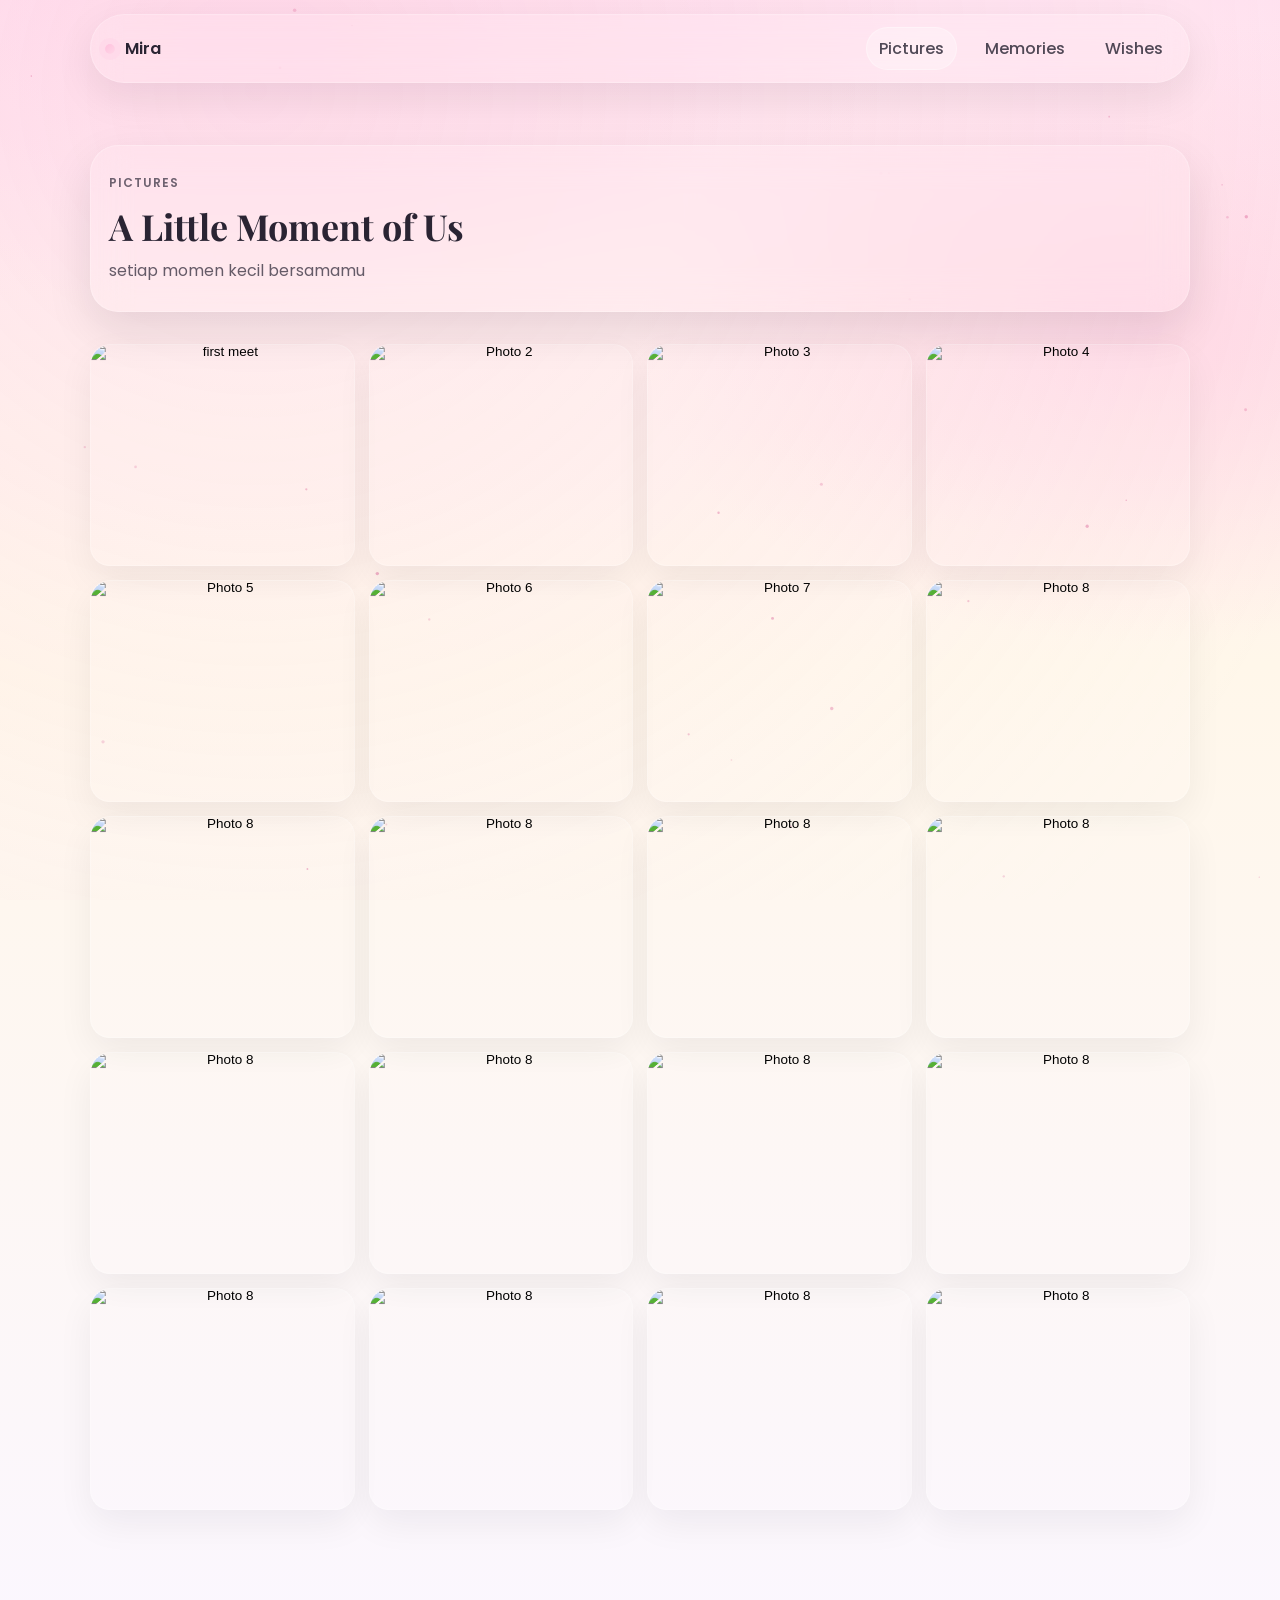
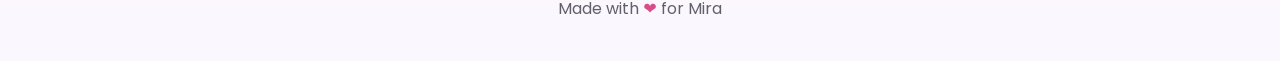
==== surprise/gallery.html @ db41d5a7 "Add files via upload" ====
<!doctype html>
<html lang="id">
<head>
  <meta charset="UTF-8" />
  <meta name="viewport" content="width=device-width, initial-scale=1.0" />
  <title>Pictures - Mira</title>

  <link rel="preconnect" href="https://fonts.googleapis.com" />
  <link rel="preconnect" href="https://fonts.gstatic.com" crossorigin />
  <link href="https://fonts.googleapis.com/css2?family=Playfair+Display:wght@500;600&family=Poppins:wght@300;400;500;600&display=swap" rel="stylesheet" />

  <link rel="stylesheet" href="style.css" />

    <link rel="icon" href="WhatsApp Image 2026-07-02 at 20.39.58.jpeg" type="image/x-icon">
</head>
<body>
  <div id="loading" aria-label="Loading">
    <div class="loader-card">
      <div class="loader-bloom" aria-hidden="true"></div>
      <div class="loader-text">Loading pictures…</div>
    </div>
  </div>

  <canvas id="bgParticles" aria-hidden="true"></canvas>
  <div id="floatingHearts" aria-hidden="true"></div>

  <header class="navbar">
    <div class="nav-inner">
      <a class="brand" href="index.html" aria-label="Home">
        <span class="brand-dot" aria-hidden="true"></span>
        <span>Mira</span>
      </a>

      <nav class="nav-links" aria-label="Main navigation">
        <a class="active" href="gallery.html">Pictures</a>
        <a href="memories.html">Memories</a>
        <a href="wishes.html">Wishes</a>
      </nav>
    </div>
  </header>

  <main class="page">
    <section class="page-head">
      <div class="page-glass">
        <div class="page-kicker">Pictures</div>
        <h2 class="page-title">A Little Moment of Us</h2>
        <p class="page-subtitle">setiap momen kecil bersamamu</p>
      </div>
    </section>

    <section class="gallery" aria-label="Photo gallery">
      <div class="gallery-grid">
        <!-- Foto placeholder (mudah diganti) -->
        <button class="photo" type="button" data-full="WhatsApp Image 2026-07-02 at 01.06.53.jpeg" aria-label="Open photo 1">
          <img src="WhatsApp Image 2026-07-02 at 01.06.53.jpeg" alt="first meet" loading="lazy" />
        </button>
        <button class="photo" type="button" data-full="WhatsApp Image 2026-07-02 at 01.06.54 (1).jpeg" aria-label="Open photo 2">
          <img src="WhatsApp Image 2026-07-02 at 01.06.54 (1).jpeg" alt="Photo 2" loading="lazy" />
        </button>
        <button class="photo" type="button" data-full="WhatsApp Image 2026-07-02 at 01.06.54.jpeg" aria-label="Open photo 3">
          <img src="WhatsApp Image 2026-07-02 at 01.06.54.jpeg" alt="Photo 3" loading="lazy" />
        </button>
        <button class="photo" type="button" data-full="WhatsApp Image 2026-07-02 at 01.06.55.jpeg" aria-label="Open photo 4">
          <img src="WhatsApp Image 2026-07-02 at 01.06.55.jpeg" alt="Photo 4" loading="lazy" />
        </button>
        <button class="photo" type="button" data-full="WhatsApp Image 2026-07-02 at 01.06.56 (1).jpeg" aria-label="Open photo 5">
          <img src="WhatsApp Image 2026-07-02 at 01.06.56 (1).jpeg" alt="Photo 5" loading="lazy" />
        </button>
        <button class="photo" type="button" data-full="WhatsApp Image 2026-07-02 at 01.06.56.jpeg" aria-label="Open photo 6">
          <img src="WhatsApp Image 2026-07-02 at 01.06.56.jpeg" alt="Photo 6" loading="lazy" />
        </button>
        <button class="photo" type="button" data-full="WhatsApp Image 2026-07-02 at 01.06.57.jpeg" aria-label="Open photo 7">
          <img src="WhatsApp Image 2026-07-02 at 01.06.57.jpeg" alt="Photo 7" loading="lazy" />
        </button>
        <button class="photo" type="button" data-full="WhatsApp Image 2026-07-02 at 01.06.58.jpeg" aria-label="Open photo 8">
          <img src="WhatsApp Image 2026-07-02 at 01.06.58.jpeg" alt="Photo 8" loading="lazy" />
        </button>
        <button class="photo" type="button" data-full="WhatsApp Image 2026-07-02 at 01.06.59.jpeg" aria-label="Open photo 8">
          <img src="WhatsApp Image 2026-07-02 at 01.06.59.jpeg" alt="Photo 8" loading="lazy" />
        </button>
        <button class="photo" type="button" data-full="WhatsApp Image 2026-07-02 at 01.07.00.jpeg" aria-label="Open photo 8">
          <img src="WhatsApp Image 2026-07-02 at 01.07.00.jpeg" alt="Photo 8" loading="lazy" />
        </button>
        <button class="photo" type="button" data-full="WhatsApp Image 2026-07-02 at 01.07.01.jpeg" aria-label="Open photo 8">
          <img src="WhatsApp Image 2026-07-02 at 01.07.01.jpeg" alt="Photo 8" loading="lazy" />
        </button>
        <button class="photo" type="button" data-full="WhatsApp Image 2026-07-02 at 01.07.01 (1).jpeg" aria-label="Open photo 8">
          <img src="WhatsApp Image 2026-07-02 at 01.07.01 (1).jpeg" alt="Photo 8" loading="lazy" />
        </button>
        <button class="photo" type="button" data-full="WhatsApp Image 2026-07-02 at 01.07.02.jpeg" aria-label="Open photo 8">
          <img src="WhatsApp Image 2026-07-02 at 01.07.02.jpeg" alt="Photo 8" loading="lazy" />
        </button>
        <button class="photo" type="button" data-full="WhatsApp Image 2026-07-02 at 01.07.03 (1).jpeg" aria-label="Open photo 8">
          <img src="WhatsApp Image 2026-07-02 at 01.07.03 (1).jpeg" alt="Photo 8" loading="lazy" />
        </button>
        <button class="photo" type="button" data-full="WhatsApp Image 2026-07-02 at 01.07.03.jpeg" aria-label="Open photo 8">
          <img src="WhatsApp Image 2026-07-02 at 01.07.03.jpeg" alt="Photo 8" loading="lazy" />
        </button>
        <button class="photo" type="button" data-full="WhatsApp Image 2026-07-02 at 01.07.04.jpeg" aria-label="Open photo 8">
          <img src="WhatsApp Image 2026-07-02 at 01.07.04.jpeg" alt="Photo 8" loading="lazy" />
        </button>
        <button class="photo" type="button" data-full="WhatsApp Image 2026-07-02 at 01.07.05.jpeg" aria-label="Open photo 8">
          <img src="WhatsApp Image 2026-07-02 at 01.07.05.jpeg" alt="Photo 8" loading="lazy" />
        </button>
        <button class="photo" type="button" data-full="WhatsApp Image 2026-07-02 at 01.07.06.jpeg" aria-label="Open photo 8">
          <img src="WhatsApp Image 2026-07-02 at 01.07.06.jpeg" alt="Photo 8" loading="lazy" />
        </button>
        <button class="photo" type="button" data-full="WhatsApp Image 2026-07-02 at 01.07.07.jpeg" aria-label="Open photo 8">
          <img src="WhatsApp Image 2026-07-02 at 01.07.07.jpeg" alt="Photo 8" loading="lazy" />
        </button>
        <button class="photo" type="button" data-full="WhatsApp Image 2026-07-02 at 01.07.09.jpeg" aria-label="Open photo 8">
          <img src="WhatsApp Image 2026-07-02 at 01.07.09.jpeg" alt="Photo 8" loading="lazy" />
        </button>
      </div>
    </section>

    <button id="backToTop" class="back-to-top" type="button" aria-label="Back to top">↑</button>
  </main>

  <footer class="footer">
    <div class="footer-inner">Made with <span class="heart">❤</span> for Mira</div>
  </footer>

  <!-- Fullscreen modal -->
  <div id="imageModal" class="img-modal" role="dialog" aria-modal="true" aria-label="Fullscreen image">
    <div class="img-modal-backdrop" data-close-modal></div>
    <div class="img-modal-content" role="document">
      <button class="icon-btn" data-close-modal aria-label="Close image">✕</button>
      <img id="modalImg" alt="Fullscreen" />
    </div>
  </div>

  <script src="script.js"></script>
</body>
</html>
---- surprise/style.css ----
/*
  Style sheet for: Surprise Birthday Mira
  Mudah diubah:
  - Warna di :root
  - Nama Mira terdapat di HTML
  - Foto ada di assets/images/photo*.jpg
  - Musik ada di assets/music/song.mp3
*/

:root{
  /* Colors (pink pastel / cream / off-white / soft gray) */
  --pink-1:#ffd6e7;
  --pink-2:#ffc1dd;
  --cream:#fff7ea;
  --paper:#ffffff;
  --soft-gray:#b8b3c7;
  --ink:#2a2433;

  --glass-bg: rgba(255, 255, 255, 0.14);
  --glass-border: rgba(255, 255, 255, 0.24);
  --glass-shadow: 0 18px 45px rgba(20, 10, 30, 0.10);
  --shadow-soft: 0 10px 25px rgba(32, 20, 50, 0.12);

  --radius-xl: 28px;
  --radius-lg: 18px;
  --radius-md: 14px;

  --container: 1100px;

  --focus: rgba(255, 193, 221, 0.65);
}

*{ box-sizing: border-box; }
html{ scroll-behavior: smooth; }
body{
  margin:0;
  font-family: Poppins, system-ui, -apple-system, Segoe UI, Roboto, Arial, sans-serif;
  color: var(--ink);
  background: radial-gradient(1200px 600px at 20% 0%, rgba(255, 214, 231, 0.75), transparent 55%),
              radial-gradient(1000px 600px at 90% 20%, rgba(255, 193, 221, 0.45), transparent 52%),
              linear-gradient(180deg, #ffe3f0 0%, #fff7ea 40%, #fbf7ff 100%);
  min-height: 100vh;
  overflow-x: hidden;
}

/* Loading Screen */
#loading{
  position: fixed;
  inset: 0;
  display:flex;
  align-items:center;
  justify-content:center;
  background: linear-gradient(180deg, rgba(255,230,242,0.95), rgba(255,247,234,0.95));
  z-index: 9999;
}
.loader-card{
  width: min(420px, 92vw);
  padding: 28px 22px;
  border-radius: 22px;
  background: rgba(255,255,255,0.5);
  backdrop-filter: blur(12px);
  border: 1px solid rgba(255,255,255,0.6);
  box-shadow: var(--shadow-soft);
  display:flex;
  gap: 14px;
  align-items:center;
  justify-content:center;
}
.loader-bloom{
  width: 22px;
  height: 22px;
  border-radius: 50%;
  background: radial-gradient(circle at 30% 30%, #fff 0%, rgba(255,255,255,0) 45%),
              linear-gradient(135deg, var(--pink-2), var(--pink-1));
  position: relative;
  animation: loaderPulse 1.1s ease-in-out infinite;
}
.loader-text{ font-weight: 500; color: rgba(42,36,51,0.85); }
@keyframes loaderPulse{
  0%{ transform: translateY(0) scale(1); filter: saturate(1); }
  50%{ transform: translateY(-4px) scale(1.15); filter: saturate(1.2); }
  100%{ transform: translateY(0) scale(1); }
}

/* Background Decorations */
#bgParticles{
  position: fixed;
  inset: 0;
  width:100%;
  height:100%;
  z-index: 0;
  pointer-events:none;
}
#floatingHearts{
  position: fixed;
  inset:0;
  z-index: 1;
  pointer-events:none;
}
.heart-float{
  position:absolute;
  top: var(--y);
  left: var(--x);
  font-size: 14px;
  opacity: 0;
  transform: translateY(10px) scale(0.95);
  animation: heartFloat 3.8s ease-in-out forwards;
  filter: drop-shadow(0 8px 14px rgba(255, 193, 221, 0.35));
}
@keyframes heartFloat{
  0%{ opacity: 0; transform: translateY(10px) scale(0.9); }
  12%{ opacity: 0.85; }
  80%{ opacity: 0.35; }
  100%{ opacity: 0; transform: translateY(-45px) scale(1.05); }
}

/* Layout */
.navbar{
  position: sticky;
  top:0;
  z-index: 50;
  padding: 14px 16px;
}
.nav-inner{
  max-width: var(--container);
  margin: 0 auto;
  display:flex;
  align-items:center;
  justify-content: space-between;
  gap: 14px;

  padding: 12px 14px;
  border-radius: 999px;
  background: rgba(255,255,255,0.12);
  border: 1px solid rgba(255,255,255,0.22);
  backdrop-filter: blur(14px);
  box-shadow: 0 14px 40px rgba(20, 10, 30, 0.08);
}
.brand{
  display:flex;
  align-items:center;
  gap: 10px;
  text-decoration:none;
  color: var(--ink);
  font-weight: 600;
}
.brand-dot{
  width: 10px;
  height: 10px;
  border-radius: 50%;
  background: linear-gradient(135deg, var(--pink-2), var(--pink-1));
  box-shadow: 0 0 0 6px rgba(255,193,221,0.18);
}
.nav-links{
  display:flex;
  align-items:center;
  gap: 16px;
}
.nav-links a{
  text-decoration:none;
  color: rgba(42,36,51,0.82);
  font-weight: 500;
  padding: 8px 12px;
  border-radius: 999px;
  transition: background 200ms ease, transform 200ms ease, color 200ms ease;
}
.nav-links a:hover{
  background: rgba(255,255,255,0.18);
  transform: translateY(-1px);
  color: rgba(42,36,51,0.98);
}
.nav-links a.active{
  background: rgba(255,255,255,0.28);
  border: 1px solid rgba(255,255,255,0.3);
}

main.page, main{
  position: relative;
  z-index: 5;
}

/* Hero */
.hero{
  min-height: 84vh;
  display:flex;
  align-items:center;
  justify-content:center;
  padding: 72px 18px 40px;
}
.hero-glass{
  width: min(var(--container), 980px);
  border-radius: var(--radius-xl);
  padding: 44px 22px;
  background: linear-gradient(180deg, rgba(255,255,255,0.18), rgba(255,255,255,0.10));
  border: 1px solid rgba(255,255,255,0.24);
  backdrop-filter: blur(18px);
  box-shadow: var(--glass-shadow);
  position: relative;
  overflow:hidden;
}
.hero-glass:before{
  content:"";
  position:absolute;
  inset:-2px;
  background: radial-gradient(900px 240px at 10% 0%, rgba(255,214,231,0.45), transparent 50%),
              radial-gradient(600px 180px at 90% 20%, rgba(255,193,221,0.32), transparent 55%);
  pointer-events:none;
}
.hero-kicker{
  position: relative;
  z-index: 1;
  font-weight: 600;
  letter-spacing: 0.08em;
  text-transform: uppercase;
  font-size: 12px;
  color: rgba(42,36,51,0.7);
}
.hero-title{
  position: relative;
  z-index: 1;
  margin: 14px 0 10px;
  font-family: "Playfair Display", serif;
  font-size: clamp(2.2rem, 4.5vw, 3.6rem);
  line-height: 1.05;
}
.hero-title .name{
  background: linear-gradient(135deg, #d64d8a, #ff8fc2);
  -webkit-background-clip: text;
  background-clip: text;
  color: transparent;
}
.hero-subtitle{
  position: relative;
  z-index: 1;
  max-width: 520px;
  margin: 0 auto;
  text-align:center;
  color: rgba(42,36,51,0.72);
  font-weight: 400;
}
.hero-actions{
  position: relative;
  z-index: 1;
  margin-top: 22px;
  display:flex;
  gap: 12px;
  justify-content:center;
  flex-wrap: wrap;
}

/* Buttons */
.btn{
  border: 1px solid transparent;
  border-radius: 999px;
  padding: 12px 18px;
  font-weight: 600;
  cursor:pointer;
  text-decoration:none;
  display:inline-flex;
  align-items:center;
  justify-content:center;
  transition: transform 200ms ease, box-shadow 200ms ease, background 200ms ease, border-color 200ms ease;
}
.btn:focus{ outline:none; box-shadow: 0 0 0 4px var(--focus); }
.btn-primary{
  background: linear-gradient(135deg, rgba(255,193,221,0.95), rgba(255,214,231,0.95));
  color: rgba(42,36,51,0.98);
  box-shadow: 0 16px 35px rgba(255, 193, 221, 0.28);
}
.btn-primary:hover{
  transform: translateY(-2px);
  box-shadow: 0 20px 45px rgba(255, 193, 221, 0.34);
}
.btn-ghost{
  background: rgba(255,255,255,0.12);
  border-color: rgba(255,255,255,0.26);
  color: rgba(42,36,51,0.86);
}
.btn-ghost:hover{
  transform: translateY(-2px);
  background: rgba(255,255,255,0.18);
}

.hero-hint{
  position: relative;
  z-index: 1;
  margin-top: 28px;
  display:flex;
  flex-direction: column;
  align-items:center;
  gap: 10px;
}
.hint-badge{
  font-size: 12px;
  padding: 8px 14px;
  border-radius: 999px;
  background: rgba(255,255,255,0.12);
  border: 1px solid rgba(255,255,255,0.25);
  color: rgba(42,36,51,0.74);
}
.hint-line{
  width: 1px;
  height: 34px;
  background: linear-gradient(180deg, rgba(255,193,221,0.7), rgba(255,193,221,0));
  animation: hintFloat 1.8s ease-in-out infinite;
}
@keyframes hintFloat{
  0%,100%{ transform: translateY(0); opacity: 0.8; }
  50%{ transform: translateY(8px); opacity: 1; }
}

.hero-floating{ position:absolute; inset:0; pointer-events:none; z-index:0; }
.petal{
  position:absolute;
  width: 14px; height: 14px;
  border-radius: 6px 14px 10px 16px;
  background: rgba(255,255,255,0.22);
  border: 1px solid rgba(255,255,255,0.35);
  backdrop-filter: blur(6px);
  animation: petalFloat 4.2s ease-in-out infinite;
}
.petal.p1{ left: 12%; top: 26%; animation-delay: 0.0s; transform: rotate(25deg); }
.petal.p2{ left: 76%; top: 18%; animation-delay: 0.7s; transform: rotate(-18deg); }
.petal.p3{ left: 42%; top: 62%; animation-delay: 1.1s; transform: rotate(12deg); }
@keyframes petalFloat{
  0%,100%{ transform: translateY(0) rotate(var(--r, 12deg)); opacity: 0.9; }
  50%{ transform: translateY(-18px) rotate(0deg); opacity: 0.65; }
}

/* Page head */
.page{ padding: 28px 18px 42px; }
.page-head{ margin: 20px auto 22px; max-width: var(--container); }
.page-glass{
  border-radius: var(--radius-xl);
  padding: 28px 18px;
  background: rgba(255,255,255,0.12);
  border: 1px solid rgba(255,255,255,0.22);
  backdrop-filter: blur(18px);
  box-shadow: var(--glass-shadow);
}
.page-kicker{ letter-spacing:0.08em; text-transform:uppercase; font-size:12px; color: rgba(42,36,51,0.68); font-weight: 600; }
.page-title{ font-family:"Playfair Display",serif; margin: 10px 0 8px; font-size: clamp(1.7rem, 3vw, 2.25rem); }
.page-subtitle{ margin: 0; color: rgba(42,36,51,0.72); max-width: 720px; }

/* Gallery */
.gallery{ max-width: var(--container); margin: 0 auto; }
.gallery-grid{
  display:grid;
  grid-template-columns: repeat(4, 1fr);
  gap: 14px;
  padding: 10px 0;
}
.photo{
  border: none;
  padding: 0;
  border-radius: 20px;
  background: rgba(255,255,255,0.10);
  border: 1px solid rgba(255,255,255,0.22);
  overflow:hidden;
  cursor: zoom-in;
  box-shadow: 0 14px 36px rgba(20,10,30,0.06);
  transition: transform 220ms ease, box-shadow 220ms ease, background 220ms ease;
}
.photo img{
  width:100%;
  height: 220px;
  object-fit: cover;
  display:block;
  filter: saturate(1.03) contrast(1.02);
  transform: scale(1.01);
  transition: transform 450ms ease;
}
.photo:hover{
  transform: translateY(-4px);
  background: rgba(255,255,255,0.18);
  box-shadow: 0 22px 60px rgba(20,10,30,0.12);
}
.photo:hover img{ transform: scale(1.08); }

/* Image modal */
.img-modal{
  position: fixed;
  inset:0;
  display:none;
  z-index: 1000;
}
.img-modal.open{ display:block; }
.img-modal-backdrop{
  position:absolute;
  inset:0;
  background: rgba(15,10,20,0.62);
  backdrop-filter: blur(10px);
}
.img-modal-content{
  position: absolute;
  inset: 0;
  display:flex;
  align-items:center;
  justify-content:center;
  padding: 18px;
}
.img-modal-content img{
  max-width: 92vw;
  max-height: 86vh;
  border-radius: 24px;
  box-shadow: 0 30px 90px rgba(0,0,0,0.35);
  transform: scale(0.96);
  opacity: 0;
  animation: modalZoom 280ms ease forwards;
}
@keyframes modalZoom{
  to{ transform: scale(1); opacity: 1; }
}
.icon-btn{
  position: absolute;
  top: 16px;
  right: 16px;
  width: 44px;
  height: 44px;
  border-radius: 999px;
  border: 1px solid rgba(255,255,255,0.25);
  background: rgba(255,255,255,0.14);
  color: rgba(255,255,255,0.92);
  cursor:pointer;
  backdrop-filter: blur(12px);
  display:flex;
  align-items:center;
  justify-content:center;
  transition: transform 200ms ease, background 200ms ease;
}
.icon-btn:hover{ transform: translateY(-2px); background: rgba(255,255,255,0.2); }

/* Timeline */
.timeline{ max-width: var(--container); margin: 0 auto; }
.timeline-list{
  list-style:none;
  padding: 10px 0 0;
  margin: 0;
  display:flex;
  flex-direction: column;
  gap: 14px;
}
.tcard{
  border-radius: var(--radius-xl);
  background: rgba(255,255,255,0.12);
  border: 1px solid rgba(255,255,255,0.22);
  backdrop-filter: blur(18px);
  box-shadow: 0 18px 50px rgba(20,10,30,0.07);
  padding: 18px;
  display:flex;
  gap: 14px;
  align-items:flex-start;
  transform: translateY(14px);
  opacity: 0;
}
.ticon{
  width: 44px;
  height: 44px;
  border-radius: 14px;
  display:flex;
  align-items:center;
  justify-content:center;
  background: rgba(255,255,255,0.14);
  border: 1px solid rgba(255,255,255,0.24);
  flex: 0 0 auto;
  font-size: 18px;
}
.ttitle{ margin: 0; font-family: "Playfair Display", serif; font-size: 1.2rem; }
.ttext{ margin: 6px 0 0; color: rgba(42,36,51,0.72); }
.reveal.is-visible{ animation: cardIn 700ms ease forwards; }
@keyframes cardIn{
  to{ transform: translateY(0); opacity: 1; }
}

/* Wishes */
.wish-card{
  max-width: 920px;
  margin: 10px auto 0;
  border-radius: var(--radius-xl);
  background: rgba(255,255,255,0.12);
  border: 1px solid rgba(255,255,255,0.22);
  backdrop-filter: blur(18px);
  box-shadow: var(--glass-shadow);
  padding: 26px 18px;
}
.wish-typing{
  font-family: "Playfair Display", serif;
  font-size: clamp(1.15rem, 2.6vw, 1.6rem);
  color: rgba(42,36,51,0.86);
  display:flex;
  gap: 8px;
  align-items:center;
  flex-wrap: wrap;
}
.typing{ min-height: 1.4em; }
.typing-cursor{
  color: rgba(214,77,138,0.85);
  animation: cursorBlink 900ms ease-in-out infinite;
}
@keyframes cursorBlink{
  0%,49%{ opacity: 1; }
  50%,100%{ opacity: 0; }
}
.wish-pre{
  margin: 18px 0 0;
  white-space: pre-wrap;
  font-family: Poppins, system-ui, -apple-system, Segoe UI, Roboto, Arial, sans-serif;
  color: rgba(42,36,51,0.76);
  font-size: 1rem;
  line-height: 1.7;
}
.wish-controls{ margin-top: 18px; display:flex; gap: 12px; align-items:center; justify-content: space-between; flex-wrap: wrap; }

.music-controls{ display:flex; gap: 10px; align-items:center; }

/* Modal surprise */
.modal{
  position: fixed;
  inset:0;
  z-index: 1200;
  display:none;
}
.modal.open{ display:block; }
.modal-backdrop{
  position:absolute;
  inset:0;
  background: rgba(15,10,20,0.62);
  backdrop-filter: blur(10px);
}
.modal-content{
  position: relative;
  width: min(720px, 92vw);
  margin: 60px auto 0;
  border-radius: var(--radius-xl);
  background: rgba(255,255,255,0.14);
  border: 1px solid rgba(255,255,255,0.24);
  backdrop-filter: blur(18px);
  box-shadow: 0 40px 120px rgba(0,0,0,0.35);
  overflow:hidden;
  animation: modalRise 260ms ease;
}
@keyframes modalRise{
  from{ transform: translateY(10px) scale(0.98); opacity: 0; }
  to{ transform: translateY(0) scale(1); opacity: 1; }
}
.modal-header{
  padding: 18px;
  display:flex;
  justify-content: space-between;
  align-items:center;
}
.modal-title{ font-family:"Playfair Display",serif; font-size: 1.35rem; }
.modal-body{ padding: 0 18px 18px; }
.modal-copy{ margin: 0 0 14px; color: rgba(42,36,51,0.72); }
.modal-grid{
  display:grid;
  grid-template-columns: repeat(3, 1fr);
  gap: 12px;
}
.card-link{
  text-decoration:none;
  border-radius: 18px;
  padding: 14px;
  background: rgba(255,255,255,0.10);
  border: 1px solid rgba(255,255,255,0.22);
  backdrop-filter: blur(12px);
  transition: transform 220ms ease, background 220ms ease, border-color 220ms ease;
  display:flex;
  gap: 12px;
  align-items:flex-start;
}
.card-link:hover{
  transform: translateY(-4px);
  background: rgba(255,255,255,0.16);
  border-color: rgba(255,255,255,0.3);
}
.card-link-icon{ font-size: 18px; width: 34px; height: 34px; display:flex; align-items:center; justify-content:center; background: rgba(255,255,255,0.12); border: 1px solid rgba(255,255,255,0.22); border-radius: 12px; }
.card-link-title{ font-weight: 600; color: rgba(42,36,51,0.9); }
.card-link-sub{ margin-top: 2px; font-size: 0.9rem; color: rgba(42,36,51,0.68); }
.modal-footer{ padding: 0 18px 18px; display:flex; justify-content:flex-end; }

/* Back to top */
.back-to-top{
  position: fixed;
  right: 16px;
  bottom: 16px;
  z-index: 200;
  width: 44px;
  height: 44px;
  border-radius: 999px;
  border: 1px solid rgba(255,255,255,0.28);
  background: rgba(255,255,255,0.14);
  backdrop-filter: blur(12px);
  color: rgba(42,36,51,0.88);
  box-shadow: 0 18px 50px rgba(20,10,30,0.10);
  cursor:pointer;
  opacity: 0;
  transform: translateY(10px);
  transition: opacity 200ms ease, transform 200ms ease, background 200ms ease;
}
.back-to-top.show{ opacity: 1; transform: translateY(0); }
.back-to-top:hover{ background: rgba(255,255,255,0.20); transform: translateY(-2px); }

/* Footer */
.footer{
  position: relative;
  z-index: 5;
  padding: 34px 16px 40px;
}
.footer-inner{
  max-width: var(--container);
  margin: 0 auto;
  text-align:center;
  color: rgba(42,36,51,0.72);
}
.footer-inner .heart{ color: #d64d8a; }

/* Reveal initial state */
.reveal{ opacity: 0; transform: translateY(14px); transition: transform 700ms ease, opacity 700ms ease; }
.reveal.is-visible{ opacity: 1; transform: translateY(0); }

/* Responsive */
@media (max-width: 980px){
  .gallery-grid{ grid-template-columns: repeat(3, 1fr); }
  .modal-grid{ grid-template-columns: 1fr; }
  .modal-footer{ justify-content:center; }
}
@media (max-width: 620px){
  .nav-links{ gap: 10px; }
  .nav-links a{ padding: 8px 10px; }
  .hero-glass{ padding: 34px 16px; }
  .gallery-grid{ grid-template-columns: repeat(2, 1fr); }
  .photo img{ height: 190px; }
  .modal-content{ margin-top: 90px; }
}
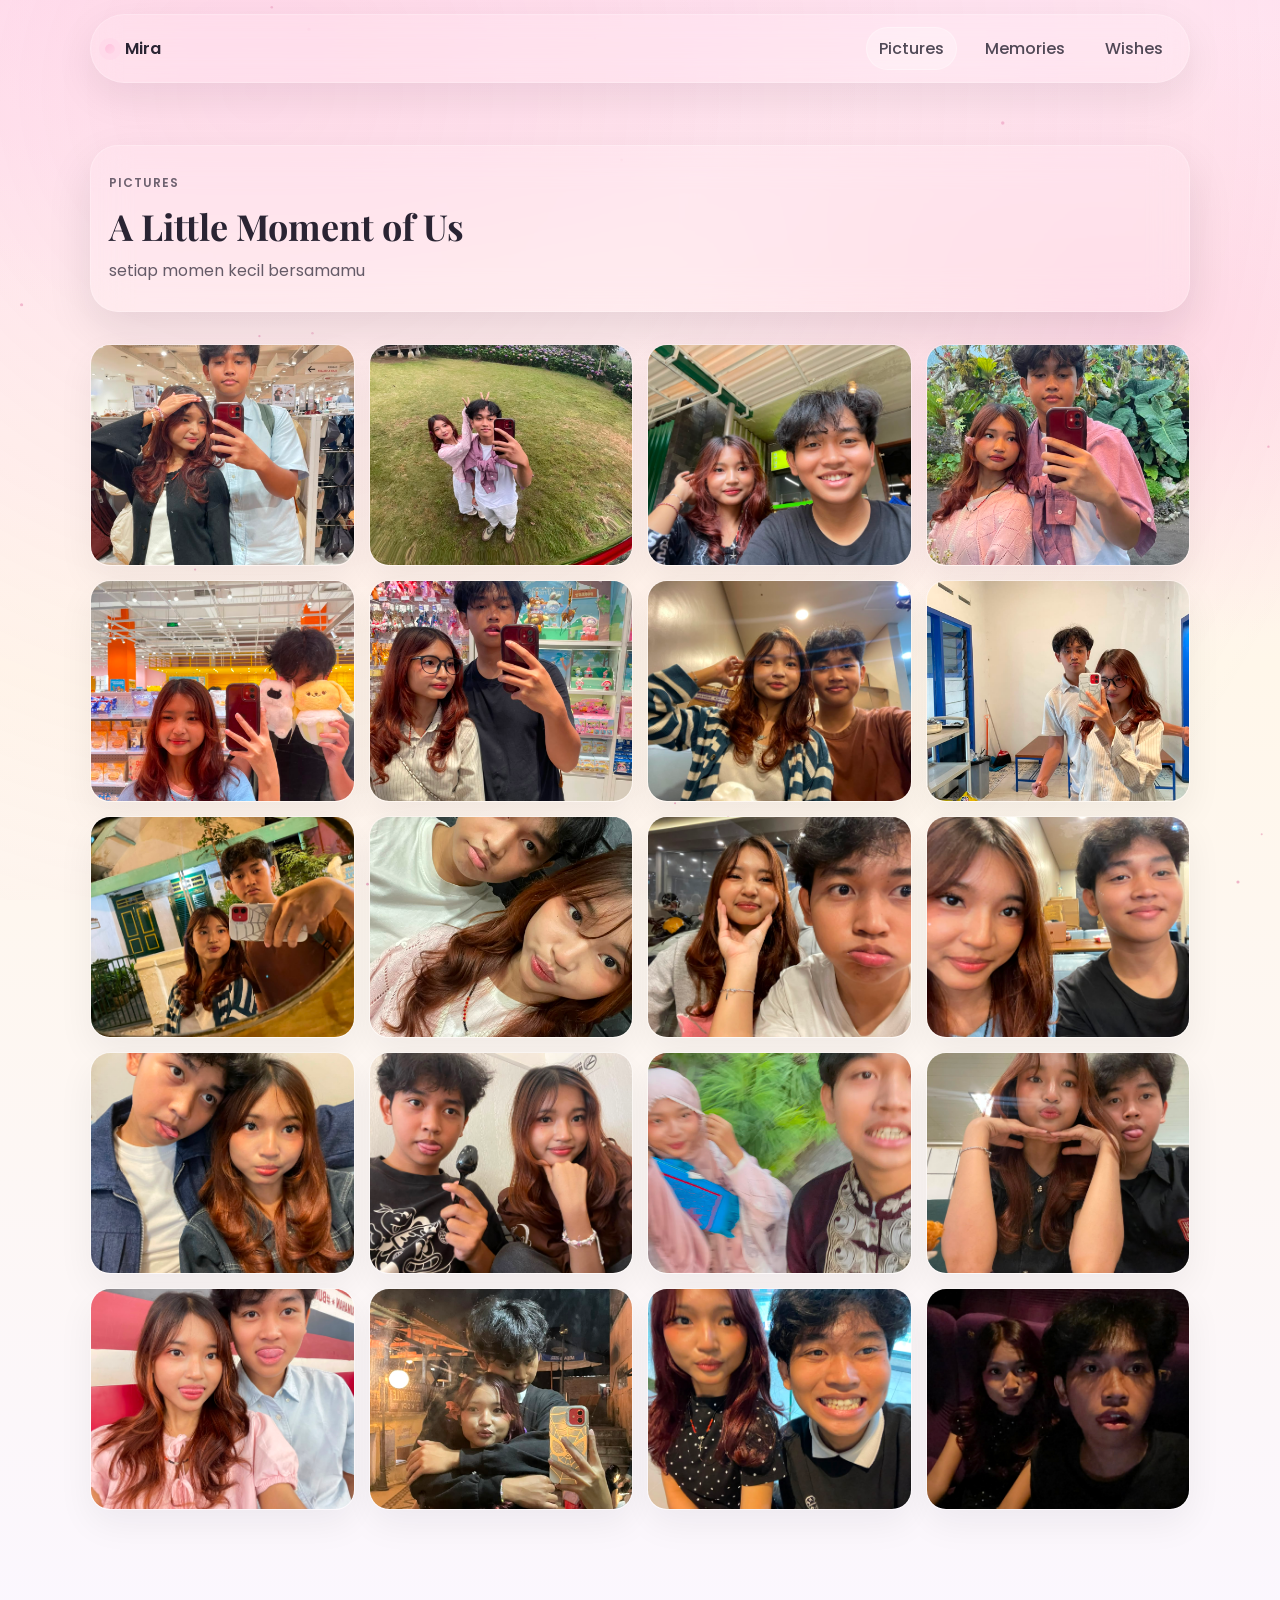
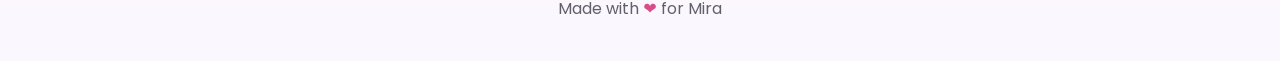
==== commit ec36811f: "Add files via upload" ====
--- a/surprise/gallery.html
+++ b/surprise/gallery.html
@@ -51,65 +51,65 @@
     <section class="gallery" aria-label="Photo gallery">
       <div class="gallery-grid">
         <!-- Foto placeholder (mudah diganti) -->
-        <button class="photo" type="button" data-full="WhatsApp Image 2026-07-02 at 01.06.53.jpeg" aria-label="Open photo 1">
-          <img src="WhatsApp Image 2026-07-02 at 01.06.53.jpeg" alt="first meet" loading="lazy" />
+        <button class="photo" type="button" data-full="assets/images/WhatsApp Image 2026-07-02 at 01.06.53.jpeg" aria-label="Open photo 1">
+          <img src="assets/images/WhatsApp Image 2026-07-02 at 01.06.53.jpeg" alt="first meet" loading="lazy" />
         </button>
-        <button class="photo" type="button" data-full="WhatsApp Image 2026-07-02 at 01.06.54 (1).jpeg" aria-label="Open photo 2">
-          <img src="WhatsApp Image 2026-07-02 at 01.06.54 (1).jpeg" alt="Photo 2" loading="lazy" />
+        <button class="photo" type="button" data-full="assets/images/WhatsApp Image 2026-07-02 at 01.06.54 (1).jpeg" aria-label="Open photo 2">
+          <img src="assets/images/WhatsApp Image 2026-07-02 at 01.06.54 (1).jpeg" alt="Photo 2" loading="lazy" />
         </button>
-        <button class="photo" type="button" data-full="WhatsApp Image 2026-07-02 at 01.06.54.jpeg" aria-label="Open photo 3">
-          <img src="WhatsApp Image 2026-07-02 at 01.06.54.jpeg" alt="Photo 3" loading="lazy" />
+        <button class="photo" type="button" data-full="assets/images/WhatsApp Image 2026-07-02 at 01.06.54.jpeg" aria-label="Open photo 3">
+          <img src="assets/images/WhatsApp Image 2026-07-02 at 01.06.54.jpeg" alt="Photo 3" loading="lazy" />
         </button>
-        <button class="photo" type="button" data-full="WhatsApp Image 2026-07-02 at 01.06.55.jpeg" aria-label="Open photo 4">
-          <img src="WhatsApp Image 2026-07-02 at 01.06.55.jpeg" alt="Photo 4" loading="lazy" />
+        <button class="photo" type="button" data-full="assets/images/WhatsApp Image 2026-07-02 at 01.06.55.jpeg" aria-label="Open photo 4">
+          <img src="assets/images/WhatsApp Image 2026-07-02 at 01.06.55.jpeg" alt="Photo 4" loading="lazy" />
         </button>
-        <button class="photo" type="button" data-full="WhatsApp Image 2026-07-02 at 01.06.56 (1).jpeg" aria-label="Open photo 5">
-          <img src="WhatsApp Image 2026-07-02 at 01.06.56 (1).jpeg" alt="Photo 5" loading="lazy" />
+        <button class="photo" type="button" data-full="assets/images/WhatsApp Image 2026-07-02 at 01.06.56 (1).jpeg" aria-label="Open photo 5">
+          <img src="assets/images/WhatsApp Image 2026-07-02 at 01.06.56 (1).jpeg" alt="Photo 5" loading="lazy" />
         </button>
-        <button class="photo" type="button" data-full="WhatsApp Image 2026-07-02 at 01.06.56.jpeg" aria-label="Open photo 6">
-          <img src="WhatsApp Image 2026-07-02 at 01.06.56.jpeg" alt="Photo 6" loading="lazy" />
+        <button class="photo" type="button" data-full="assets/images/WhatsApp Image 2026-07-02 at 01.06.56.jpeg" aria-label="Open photo 6">
+          <img src="assets/images/WhatsApp Image 2026-07-02 at 01.06.56.jpeg" alt="Photo 6" loading="lazy" />
         </button>
-        <button class="photo" type="button" data-full="WhatsApp Image 2026-07-02 at 01.06.57.jpeg" aria-label="Open photo 7">
-          <img src="WhatsApp Image 2026-07-02 at 01.06.57.jpeg" alt="Photo 7" loading="lazy" />
+        <button class="photo" type="button" data-full="assets/images/WhatsApp Image 2026-07-02 at 01.06.57.jpeg" aria-label="Open photo 7">
+          <img src="assets/images/WhatsApp Image 2026-07-02 at 01.06.57.jpeg" alt="Photo 7" loading="lazy" />
         </button>
-        <button class="photo" type="button" data-full="WhatsApp Image 2026-07-02 at 01.06.58.jpeg" aria-label="Open photo 8">
-          <img src="WhatsApp Image 2026-07-02 at 01.06.58.jpeg" alt="Photo 8" loading="lazy" />
+        <button class="photo" type="button" data-full="assets/images/WhatsApp Image 2026-07-02 at 01.06.58.jpeg" aria-label="Open photo 8">
+          <img src="assets/images/WhatsApp Image 2026-07-02 at 01.06.58.jpeg" alt="Photo 8" loading="lazy" />
         </button>
-        <button class="photo" type="button" data-full="WhatsApp Image 2026-07-02 at 01.06.59.jpeg" aria-label="Open photo 8">
-          <img src="WhatsApp Image 2026-07-02 at 01.06.59.jpeg" alt="Photo 8" loading="lazy" />
+        <button class="photo" type="button" data-full="assets/images/WhatsApp Image 2026-07-02 at 01.06.59.jpeg" aria-label="Open photo 8">
+          <img src="assets/images/WhatsApp Image 2026-07-02 at 01.06.59.jpeg" alt="Photo 8" loading="lazy" />
         </button>
-        <button class="photo" type="button" data-full="WhatsApp Image 2026-07-02 at 01.07.00.jpeg" aria-label="Open photo 8">
-          <img src="WhatsApp Image 2026-07-02 at 01.07.00.jpeg" alt="Photo 8" loading="lazy" />
+        <button class="photo" type="button" data-full="assets/images/WhatsApp Image 2026-07-02 at 01.07.00.jpeg" aria-label="Open photo 8">
+          <img src="assets/images/WhatsApp Image 2026-07-02 at 01.07.00.jpeg" alt="Photo 8" loading="lazy" />
         </button>
-        <button class="photo" type="button" data-full="WhatsApp Image 2026-07-02 at 01.07.01.jpeg" aria-label="Open photo 8">
-          <img src="WhatsApp Image 2026-07-02 at 01.07.01.jpeg" alt="Photo 8" loading="lazy" />
+        <button class="photo" type="button" data-full="assets/images/WhatsApp Image 2026-07-02 at 01.07.01.jpeg" aria-label="Open photo 8">
+          <img src="assets/images/WhatsApp Image 2026-07-02 at 01.07.01.jpeg" alt="Photo 8" loading="lazy" />
         </button>
-        <button class="photo" type="button" data-full="WhatsApp Image 2026-07-02 at 01.07.01 (1).jpeg" aria-label="Open photo 8">
-          <img src="WhatsApp Image 2026-07-02 at 01.07.01 (1).jpeg" alt="Photo 8" loading="lazy" />
+        <button class="photo" type="button" data-full="assets/images/WhatsApp Image 2026-07-02 at 01.07.01 (1).jpeg" aria-label="Open photo 8">
+          <img src="assets/images/WhatsApp Image 2026-07-02 at 01.07.01 (1).jpeg" alt="Photo 8" loading="lazy" />
         </button>
-        <button class="photo" type="button" data-full="WhatsApp Image 2026-07-02 at 01.07.02.jpeg" aria-label="Open photo 8">
-          <img src="WhatsApp Image 2026-07-02 at 01.07.02.jpeg" alt="Photo 8" loading="lazy" />
+        <button class="photo" type="button" data-full="assets/images/WhatsApp Image 2026-07-02 at 01.07.02.jpeg" aria-label="Open photo 8">
+          <img src="assets/images/WhatsApp Image 2026-07-02 at 01.07.02.jpeg" alt="Photo 8" loading="lazy" />
         </button>
-        <button class="photo" type="button" data-full="WhatsApp Image 2026-07-02 at 01.07.03 (1).jpeg" aria-label="Open photo 8">
-          <img src="WhatsApp Image 2026-07-02 at 01.07.03 (1).jpeg" alt="Photo 8" loading="lazy" />
+        <button class="photo" type="button" data-full="assets/images/WhatsApp Image 2026-07-02 at 01.07.03 (1).jpeg" aria-label="Open photo 8">
+          <img src="assets/images/WhatsApp Image 2026-07-02 at 01.07.03 (1).jpeg" alt="Photo 8" loading="lazy" />
         </button>
-        <button class="photo" type="button" data-full="WhatsApp Image 2026-07-02 at 01.07.03.jpeg" aria-label="Open photo 8">
-          <img src="WhatsApp Image 2026-07-02 at 01.07.03.jpeg" alt="Photo 8" loading="lazy" />
+        <button class="photo" type="button" data-full="assets/images/WhatsApp Image 2026-07-02 at 01.07.03.jpeg" aria-label="Open photo 8">
+          <img src="assets/images/WhatsApp Image 2026-07-02 at 01.07.03.jpeg" alt="Photo 8" loading="lazy" />
         </button>
-        <button class="photo" type="button" data-full="WhatsApp Image 2026-07-02 at 01.07.04.jpeg" aria-label="Open photo 8">
-          <img src="WhatsApp Image 2026-07-02 at 01.07.04.jpeg" alt="Photo 8" loading="lazy" />
+        <button class="photo" type="button" data-full="assets/images/WhatsApp Image 2026-07-02 at 01.07.04.jpeg" aria-label="Open photo 8">
+          <img src="assets/images/WhatsApp Image 2026-07-02 at 01.07.04.jpeg" alt="Photo 8" loading="lazy" />
         </button>
-        <button class="photo" type="button" data-full="WhatsApp Image 2026-07-02 at 01.07.05.jpeg" aria-label="Open photo 8">
-          <img src="WhatsApp Image 2026-07-02 at 01.07.05.jpeg" alt="Photo 8" loading="lazy" />
+        <button class="photo" type="button" data-full="assets/images/WhatsApp Image 2026-07-02 at 01.07.05.jpeg" aria-label="Open photo 8">
+          <img src="assets/images/WhatsApp Image 2026-07-02 at 01.07.05.jpeg" alt="Photo 8" loading="lazy" />
         </button>
-        <button class="photo" type="button" data-full="WhatsApp Image 2026-07-02 at 01.07.06.jpeg" aria-label="Open photo 8">
-          <img src="WhatsApp Image 2026-07-02 at 01.07.06.jpeg" alt="Photo 8" loading="lazy" />
+        <button class="photo" type="button" data-full="assets/images/WhatsApp Image 2026-07-02 at 01.07.06.jpeg" aria-label="Open photo 8">
+          <img src="assets/images/WhatsApp Image 2026-07-02 at 01.07.06.jpeg" alt="Photo 8" loading="lazy" />
         </button>
-        <button class="photo" type="button" data-full="WhatsApp Image 2026-07-02 at 01.07.07.jpeg" aria-label="Open photo 8">
-          <img src="WhatsApp Image 2026-07-02 at 01.07.07.jpeg" alt="Photo 8" loading="lazy" />
+        <button class="photo" type="button" data-full="assets/images/WhatsApp Image 2026-07-02 at 01.07.07.jpeg" aria-label="Open photo 8">
+          <img src="assets/images/WhatsApp Image 2026-07-02 at 01.07.07.jpeg" alt="Photo 8" loading="lazy" />
         </button>
-        <button class="photo" type="button" data-full="WhatsApp Image 2026-07-02 at 01.07.09.jpeg" aria-label="Open photo 8">
-          <img src="WhatsApp Image 2026-07-02 at 01.07.09.jpeg" alt="Photo 8" loading="lazy" />
+        <button class="photo" type="button" data-full="assets/images/WhatsApp Image 2026-07-02 at 01.07.09.jpeg" aria-label="Open photo 8">
+          <img src="assets/images/WhatsApp Image 2026-07-02 at 01.07.09.jpeg" alt="Photo 8" loading="lazy" />
         </button>
       </div>
     </section>
